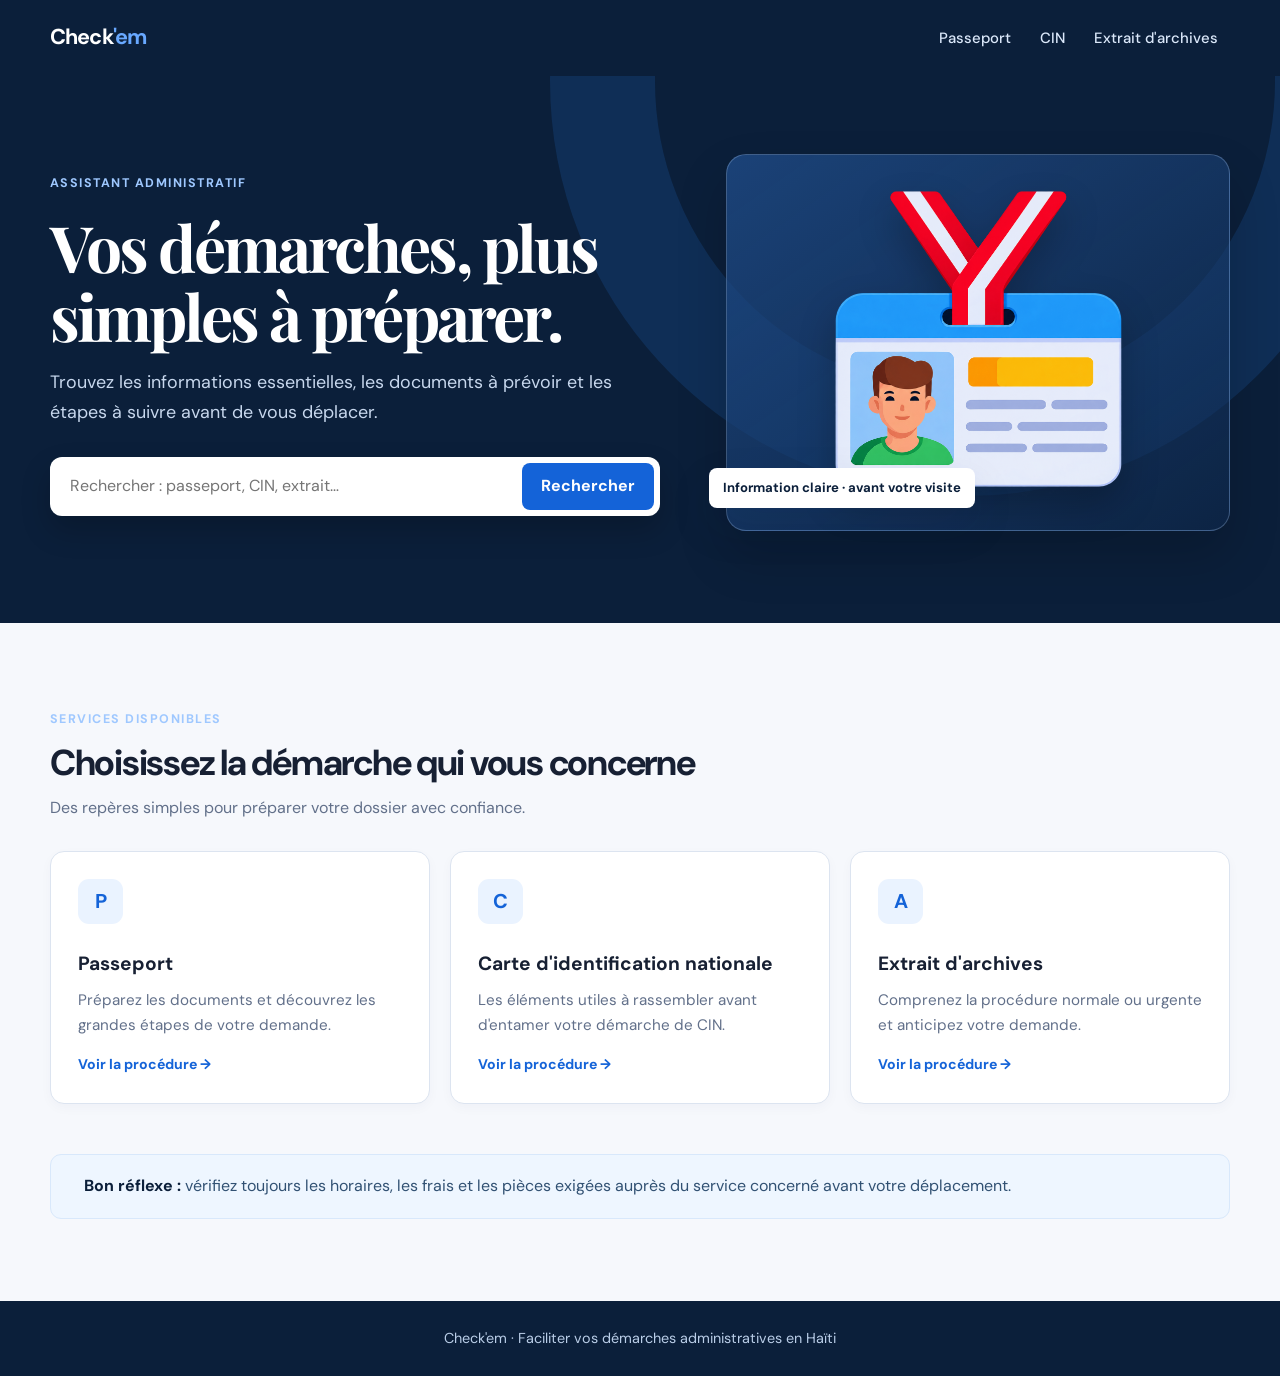
==== index.html @ 25afe14a "Mon prmier commit" ====
<!DOCTYPE html>
<html lang="fr">

<head>
    <meta charset="UTF-8">
    <meta name="viewport" content="width=device-width, initial-scale=1.0">
    <meta name="description" content="Check'em vous aide à préparer vos démarches administratives en Haïti.">
    <link rel="stylesheet" href="EIC.css">
    <script src="EIC.js" defer></script>
    <title>Check'em | Vos démarches simplifiées</title>
</head>

<body>
    <header class="site-header">
        <div class="nav-wrap">
            <a class="brand" href="indesx.html">Check<span class="brand-mark">'em</span></a>
            <nav class="main-nav" aria-label="Navigation principale">
                <a class="nav-link" href="passeport.html">Passeport</a>
                <a class="nav-link" href="CIN.html">CIN</a>
                <a class="nav-link" href="extrait.html">Extrait d'archives</a>
            </nav>
        </div>
    </header>
    <main>
        <section class="hero">
            <div class="hero-grid">
                <div>
                    <span class="eyebrow">Assistant administratif</span>
                    <h1>Vos démarches, plus simples à préparer.</h1>
                    <p class="hero-text">Trouvez les informations essentielles, les documents à prévoir et les étapes à
                        suivre avant de vous déplacer.</p>
                    <form class="search-box" id="search-form" role="search">
                        <input type="search" id="rech" placeholder="Rechercher : passeport, CIN, extrait…"
                            aria-label="Rechercher une démarche">
                        <button class="button" type="submit">Rechercher</button>
                    </form>
                </div>
                <div class="hero-card">
                    <img src="img/img3.png" alt="Documents administratifs illustrés">
                    <span class="hero-chip">Information claire · avant votre visite</span>
                </div>
            </div>
        </section>
        <section class="section">
            <div class="content-wrap">
                <div class="section-heading">
                    <span class="eyebrow">Services disponibles</span>
                    <h2>Choisissez la démarche qui vous concerne</h2>
                    <p>Des repères simples pour préparer votre dossier avec confiance.</p>
                </div>
                <div class="service-grid">
                    <a class="service-card" href="passeport.html"><span class="service-icon">P</span>
                        <h3>Passeport</h3>
                        <p>Préparez les documents et découvrez les grandes étapes de votre demande.</p>
                        <span class="card-arrow">Voir la procédure</span>
                    </a>
                    <a class="service-card" href="CIN.html"><span class="service-icon">C</span>
                        <h3>Carte d'identification nationale</h3>
                        <p>Les éléments utiles à rassembler avant d'entamer votre démarche de CIN.</p>
                        <span class="card-arrow">Voir la procédure</span>
                    </a>
                    <a class="service-card" href="extrait.html"><span class="service-icon">A</span>
                        <h3>Extrait d'archives</h3>
                        <p>Comprenez la procédure normale ou urgente et anticipez votre demande.</p>
                        <span class="card-arrow">Voir la procédure</span>
                    </a>
                </div>
                <aside class="notice"><span aria-hidden="true"></span>
                    <p><strong>Bon réflexe :</strong> vérifiez toujours les horaires, les frais et les pièces exigées
                        auprès du service concerné avant votre déplacement.</p>
                </aside>
            </div>
        </section>
    </main>
    <footer class="footer">Check'em · Faciliter vos démarches administratives en Haïti</footer>
</body>

</html>
---- EIC.css ----
@import url('https://fonts.googleapis.com/css2?family=DM+Sans:wght@400;500;600;700&family=Playfair+Display:wght@600;700&display=swap');

:root {
    --navy: #0b1f3a;
    --blue: #1463d8;
    --blue-dark: #0f4fae;
    --sky: #eaf3ff;
    --ink: #172033;
    --muted: #62708a;
    --line: #dce4f0;
    --canvas: #f6f8fc;
    --success: #172033;
    --shadow: 0 18px 45px rgba(17, 40, 77, .10);
}

* {
    box-sizing: border-box;
}

html {
    scroll-behavior: smooth;
}

body {
    margin: 0;
    min-width: 320px;
    background: var(--canvas);
    color: var(--ink);
    font-family: "DM Sans", Arial, sans-serif;
    line-height: 1.65;
}

a {
    color: inherit;
}

button,
input {
    font: inherit;
}

h1,
h2,
h3,
p {
    margin-top: 0;
}

.site-header {
    background: var(--navy);
    color: #fff;
}

.nav-wrap {
    width: min(1180px, calc(100% - 40px));
    min-height: 76px;
    margin: auto;
    display: flex;
    align-items: center;
    justify-content: space-between;
    gap: 26px;
}

.brand {
    color: #fff;
    font-size: 1.35rem;
    font-weight: 700;
    letter-spacing: -.04em;
    text-decoration: none;
    white-space: nowrap;
}

.brand-mark {
    color: #68a8ff;
}

.main-nav {
    display: flex;
    align-items: center;
    gap: 5px;
}

.nav-link {
    color: #dbe8fa;
    padding: 8px 12px;
    border-radius: 8px;
    text-decoration: none;
    font-size: .93rem;
    font-weight: 500;
    transition: background .2s, color .2s;
}

.nav-link:hover,
.nav-link[aria-current="page"] {
    background: rgba(255, 255, 255, .12);
    color: #fff;
}

.hero {
    position: relative;
    overflow: hidden;
    background: var(--navy);
    color: #fff;
    padding: 78px 0 92px;
}

.hero::after {
    content: "";
    position: absolute;
    width: 620px;
    height: 620px;
    border: 105px solid rgba(45, 132, 246, .15);
    border-radius: 50%;
    top: -410px;
    right: -100px;
}

.hero-grid,
.page-hero-inner,
.content-wrap {
    width: min(1180px, calc(100% - 40px));
    margin: auto;
}

.hero-grid {
    position: relative;
    z-index: 1;
    display: grid;
    grid-template-columns: 1.1fr .9fr;
    gap: 60px;
    align-items: center;
}

.eyebrow {
    display: inline-flex;
    align-items: center;
    color: #9fc8ff;
    font-size: .78rem;
    font-weight: 700;
    letter-spacing: .12em;
    text-transform: uppercase;
}

.hero h1,
.page-hero h1 {
    max-width: 720px;
    margin: 16px 0 18px;
    font-family: "Playfair Display", Georgia, serif;
    font-size: clamp(2.4rem, 5vw, 4.5rem);
    line-height: 1.08;
    letter-spacing: -.045em;
}

.hero-text {
    max-width: 580px;
    color: #c7d7ed;
    font-size: 1.12rem;
}

.search-box {
    display: flex;
    max-width: 610px;
    margin-top: 30px;
    padding: 6px;
    border-radius: 12px;
    background: #fff;
    box-shadow: 0 14px 30px rgba(0, 0, 0, .2);
}

.search-box input {
    flex: 1;
    min-width: 0;
    border: 0;
    padding: 10px 14px;
    color: var(--ink);
    outline: 0;
}

.button {
    display: inline-flex;
    justify-content: center;
    align-items: center;
    min-height: 44px;
    padding: 0 19px;
    border: 0;
    border-radius: 8px;
    background: var(--blue);
    color: #fff;
    cursor: pointer;
    font-weight: 700;
    text-decoration: none;
    transition: transform .2s, background .2s, box-shadow .2s;
}

.button:hover {
    background: var(--blue-dark);
    transform: translateY(-1px);
    box-shadow: 0 8px 18px rgba(20, 99, 216, .25);
}

.hero-card {
    position: relative;
    padding: 30px;
    border: 1px solid rgba(178, 211, 255, .28);
    border-radius: 20px;
    background: linear-gradient(145deg, rgba(31, 75, 135, .8), rgba(15, 41, 77, .55));
    box-shadow: 0 25px 50px rgba(0, 0, 0, .18);
}

.hero-card img {
    display: block;
    width: 100%;
    max-width: 315px;
    margin: auto;
    filter: drop-shadow(0 18px 18px rgba(0, 0, 0, .24));
}

.hero-chip {
    position: absolute;
    bottom: 22px;
    left: -18px;
    padding: 9px 14px;
    border-radius: 8px;
    background: #fff;
    color: var(--navy);
    font-size: .82rem;
    font-weight: 700;
    box-shadow: var(--shadow);
}

.section {
    padding: 82px 0;
}

.section-heading {
    max-width: 650px;
    margin-bottom: 30px;
}

.section-heading h2,
.content-intro h2 {
    margin: 10px 0;
    font-size: clamp(1.7rem, 3vw, 2.25rem);
    line-height: 1.2;
    letter-spacing: -.035em;
}

.section-heading p,
.content-intro p {
    color: var(--muted);
}

.service-grid {
    display: grid;
    grid-template-columns: repeat(3, 1fr);
    gap: 20px;
}

.service-card {
    display: flex;
    flex-direction: column;
    min-height: 245px;
    padding: 27px;
    border: 1px solid var(--line);
    border-radius: 14px;
    background: #fff;
    box-shadow: 0 4px 12px rgba(20, 45, 80, .03);
    text-decoration: none;
    transition: transform .22s, box-shadow .22s, border-color .22s;
}

.service-card:hover {
    transform: translateY(-5px);
    border-color: #b7d4fb;
    box-shadow: var(--shadow);
}

.service-icon {
    display: grid;
    place-items: center;
    width: 45px;
    height: 45px;
    margin-bottom: 24px;
    border-radius: 11px;
    background: var(--sky);
    color: var(--blue);
    font-size: 1.25rem;
    font-weight: 700;
}

.service-card h3 {
    margin-bottom: 8px;
    font-size: 1.2rem;
}

.service-card p {
    color: var(--muted);
    font-size: .95rem;
}

.card-arrow {
    margin-top: auto;
    color: var(--blue);
    font-size: .88rem;
    font-weight: 700;
}

.card-arrow::after {
    content: "  →";
}

.notice {
    display: flex;
    gap: 13px;
    margin-top: 50px;
    padding: 18px 20px;
    border: 1px solid #d8e8fb;
    border-radius: 11px;
    background: #eef6ff;
    color: #315173;
}

.notice p {
    margin: 0;
}

.notice strong {
    color: var(--navy);
}

.page-hero {
    padding: 62px 0 68px;
    background: linear-gradient(120deg, var(--navy), #163e77);
    color: #fff;
}

.page-hero-inner {
    max-width: 900px;
}

.page-hero h1 {
    margin-bottom: 12px;
    font-size: clamp(2.2rem, 4.5vw, 3.8rem);
}

.page-hero p {
    max-width: 620px;
    margin: 0;
    color: #cbdcf3;
    font-size: 1.06rem;
}

.page-main {
    padding: 58px 0 80px;
}

.content-intro {
    margin-bottom: 28px;
    padding: 27px 30px;
    border-left: 4px solid var(--blue);
    border-radius: 0 12px 12px 0;
    background: #fff;
    box-shadow: 0 4px 14px rgba(19, 50, 88, .04);
}

.content-intro p:last-child {
    margin-bottom: 0;
}

.procedure-card {
    display: grid;
    grid-template-columns: minmax(250px, .72fr) minmax(0, 1.28fr);
    gap: 44px;
    padding: 34px;
    border-radius: 16px;
    background: #fff;
    box-shadow: var(--shadow);
}

.image-box {
    position: sticky;
    top: 20px;
    align-self: start;
    padding: 22px;
    border-radius: 12px;
    background: #f2f7ff;
}

.image-box img {
    display: block;
    width: 100%;
    max-height: 350px;
    object-fit: contain;
    border-radius: 8px;
}

.information h2 {
    margin-bottom: 16px;
    font-size: 1.8rem;
    line-height: 1.2;
    letter-spacing: -.03em;
}

.information h3 {
    margin: 31px 0 11px;
    font-size: 1.12rem;
    color: var(--navy);
}

.information p {
    color: #46536a;
}

.documents,
.steps {
    display: grid;
    gap: 10px;
    padding: 0;
    margin: 16px 0;
    list-style: none;
    counter-reset: step;
}

.documents li,
.steps li {
    position: relative;
    min-height: 34px;
    padding: 6px 0 6px 47px;
    color: #3e4c62;
    counter-increment: step;
}

.documents li::before,
.steps li::before {
    content: counter(step);
    position: absolute;
    left: 0;
    top: 3px;
    display: grid;
    place-items: center;
    width: 30px;
    height: 30px;
    border-radius: 50%;
    background: var(--sky);
    color: var(--blue);
    font-size: .83rem;
    font-weight: 700;
}

.important {
    margin-top: 30px;
    padding: 19px 20px;
    border: 1px solid #bde9df;
    border-radius: 10px;
    background: #effbf8;
}

.important h3 {
    margin: 0 0 6px;
    color: var(--success);
}

.important p {
    margin: 0;
}

.footer {
    padding: 26px 20px;
    background: var(--navy);
    color: #bacee8;
    text-align: center;
    font-size: .9rem;
}

:focus-visible {
    outline: 3px solid #73adff;
    outline-offset: 3px;
}

@media (max-width:800px) {
    .nav-wrap {
        min-height: auto;
        flex-wrap: wrap;
        padding: 18px 0;
        gap: 12px;
    }

    .main-nav {
        width: 100%;
        overflow-x: auto;
        padding-bottom: 2px;
    }

    .hero {
        padding: 56px 0 65px;
    }

    .hero-grid {
        grid-template-columns: 1fr;
        gap: 40px;
    }

    .hero-card {
        max-width: 450px;
        width: 100%;
        margin: auto;
    }

    .service-grid {
        grid-template-columns: 1fr;
    }

    .procedure-card {
        grid-template-columns: 1fr;
        gap: 28px;
        padding: 22px;
    }

    .image-box {
        position: static;
        max-width: 400px;
        width: 100%;
        margin: auto;
    }
}

@media (max-width:480px) {

    .nav-wrap,
    .hero-grid,
    .page-hero-inner,
    .content-wrap {
        width: min(100% - 28px, 1180px);
    }

    .nav-link {
        padding: 7px 9px;
        font-size: .85rem;
    }

    .search-box {
        flex-direction: column;
        gap: 6px;
        padding: 7px;
    }

    .search-box input {
        padding: 10px;
    }

    .section {
        padding: 55px 0;
    }

    .page-main {
        padding: 36px 0 55px;
    }

    .content-intro {
        padding: 21px;
    }

    .procedure-card {
        border-radius: 12px;
    }
}
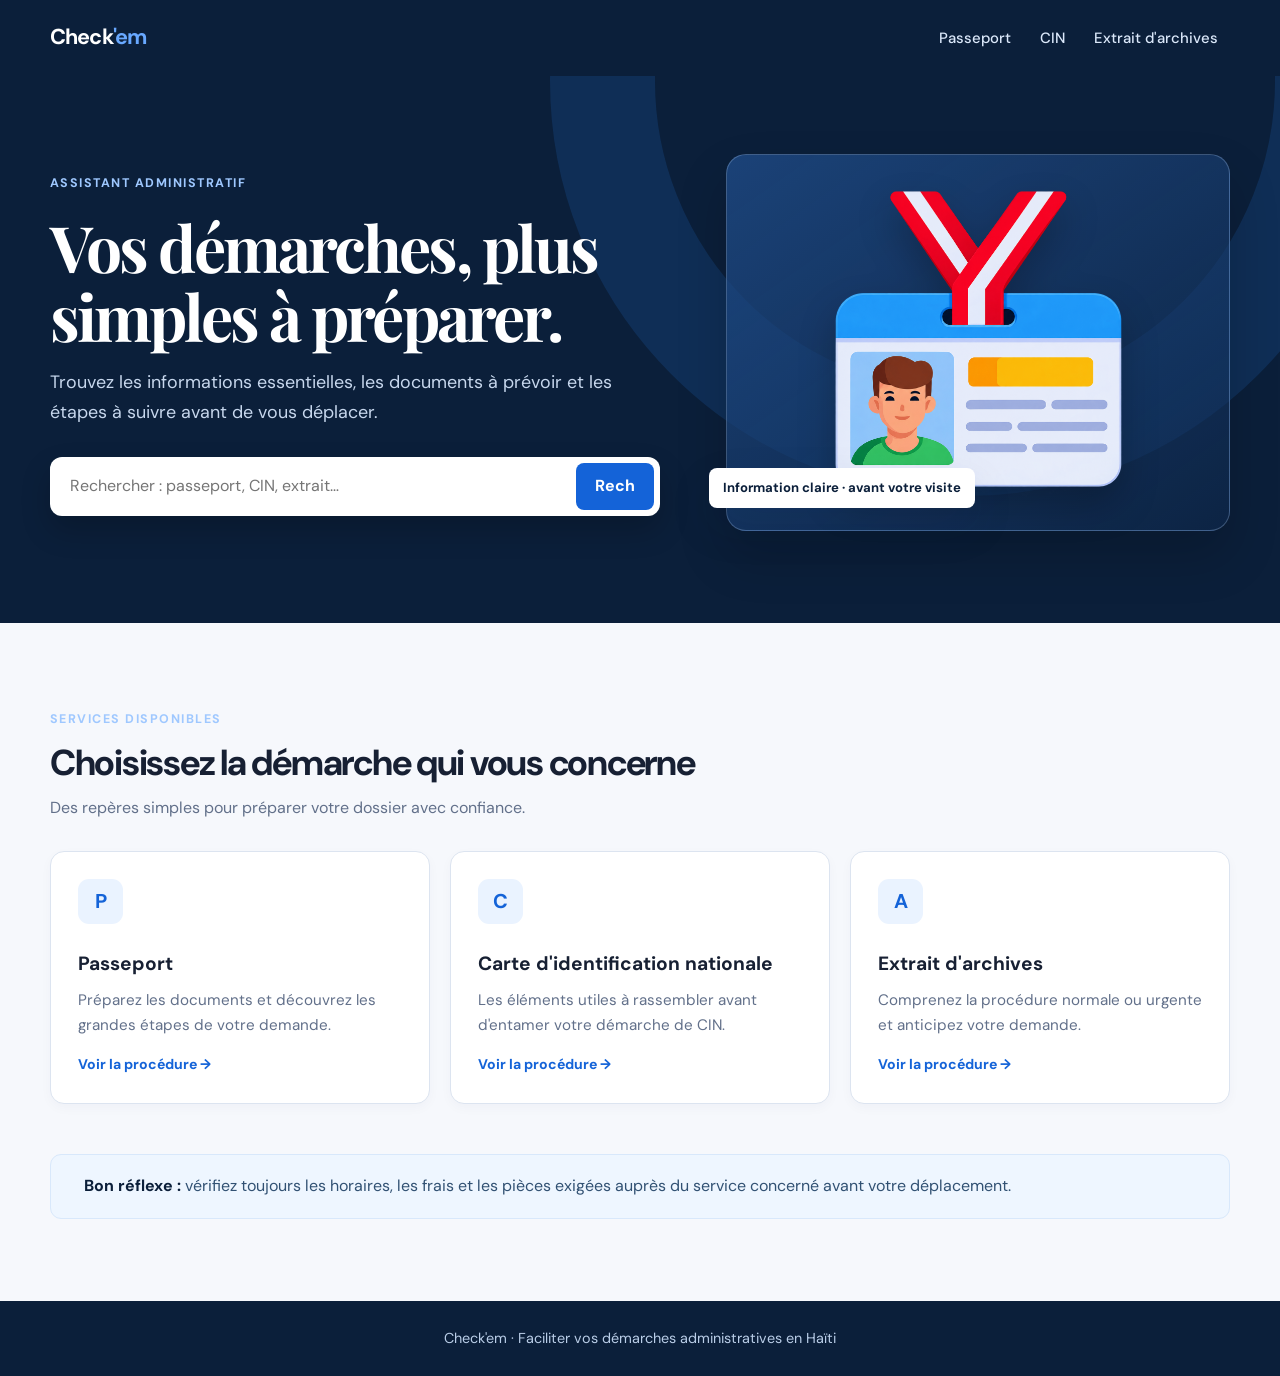
==== commit b6f41a46: "mwen retire kek let nan recherche" ====
--- a/index.html
+++ b/index.html
@@ -7,10 +7,11 @@
     <meta name="description" content="Check'em vous aide à préparer vos démarches administratives en Haïti.">
     <link rel="stylesheet" href="EIC.css">
     <script src="EIC.js" defer></script>
-    <title>Check'em | Vos démarches simplifiées</title>
+    <title>Check'em  Vos démarches simplifiées</title>
 </head>
-
+<!-- mwen fek ap itilize git -->
 <body>
+    <!-- nap bayo l -->
     <header class="site-header">
         <div class="nav-wrap">
             <a class="brand" href="indesx.html">Check<span class="brand-mark">'em</span></a>
@@ -32,7 +33,7 @@
                     <form class="search-box" id="search-form" role="search">
                         <input type="search" id="rech" placeholder="Rechercher : passeport, CIN, extrait…"
                             aria-label="Rechercher une démarche">
-                        <button class="button" type="submit">Rechercher</button>
+                        <button class="button" type="submit">Rech</button>
                     </form>
                 </div>
                 <div class="hero-card">
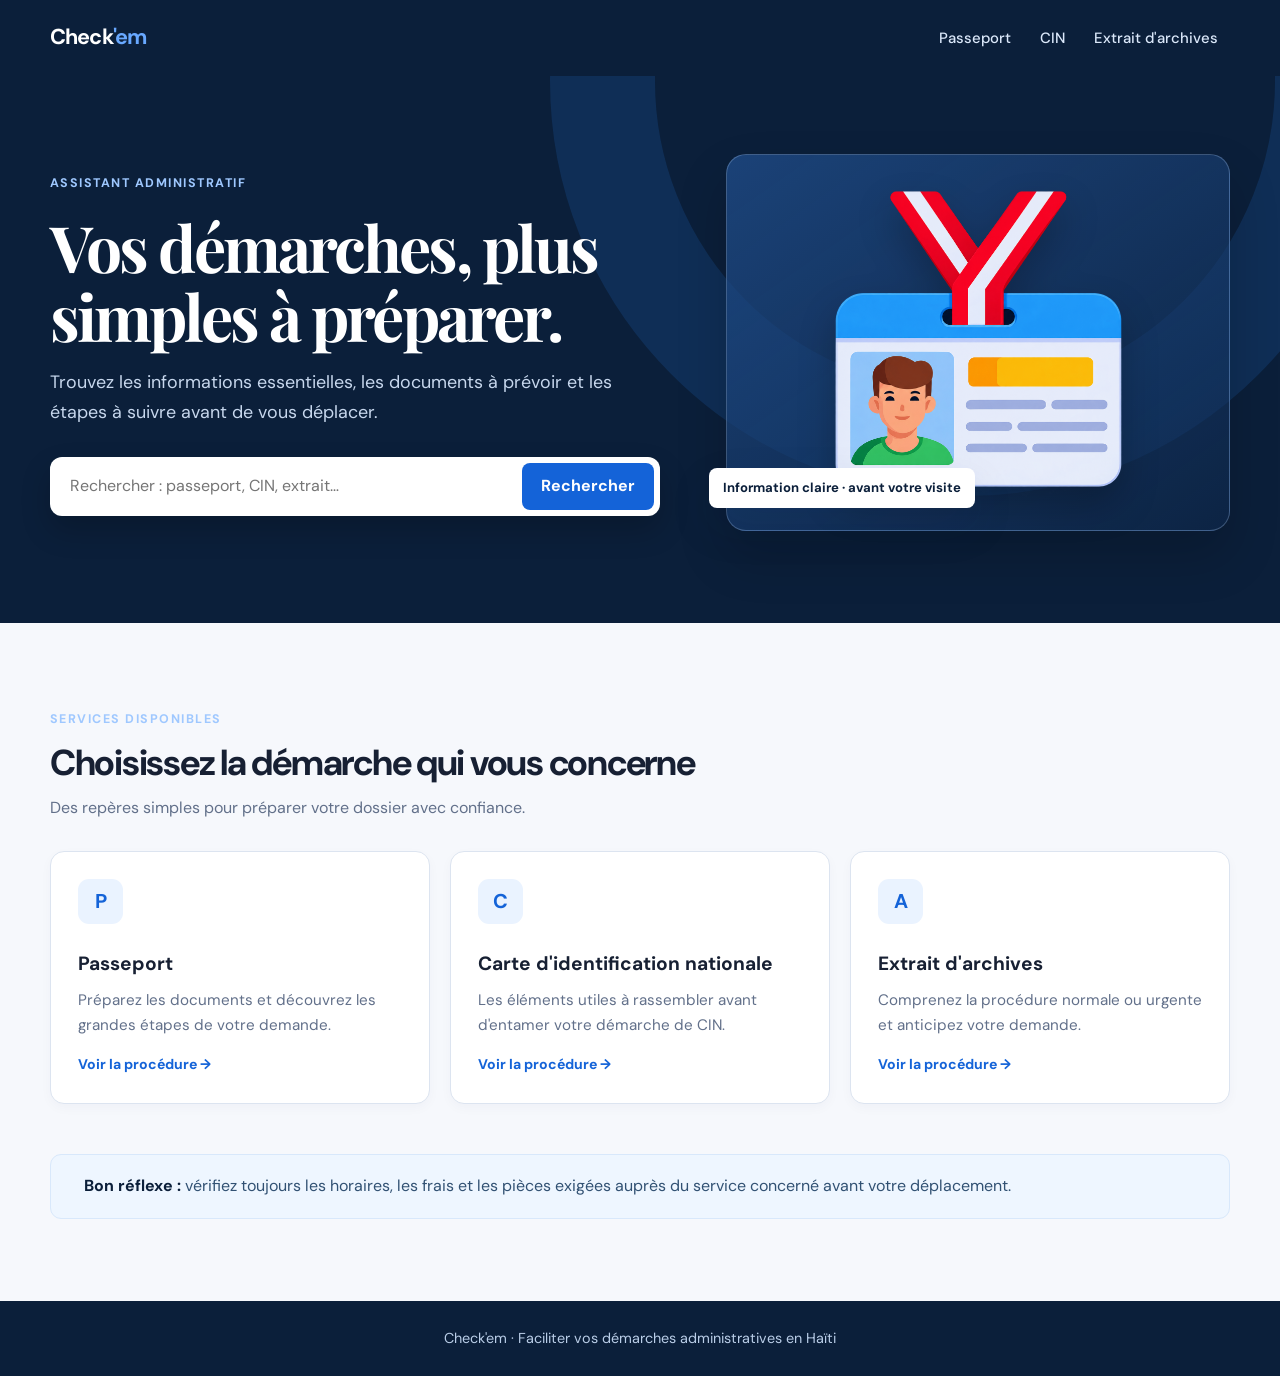
==== commit 55d15a7b: "mwen mete li menm jan an" ====
--- a/index.html
+++ b/index.html
@@ -33,7 +33,7 @@
                     <form class="search-box" id="search-form" role="search">
                         <input type="search" id="rech" placeholder="Rechercher : passeport, CIN, extrait…"
                             aria-label="Rechercher une démarche">
-                        <button class="button" type="submit">Rech</button>
+                        <button class="button" type="submit">Rechercher</button>
                     </form>
                 </div>
                 <div class="hero-card">
